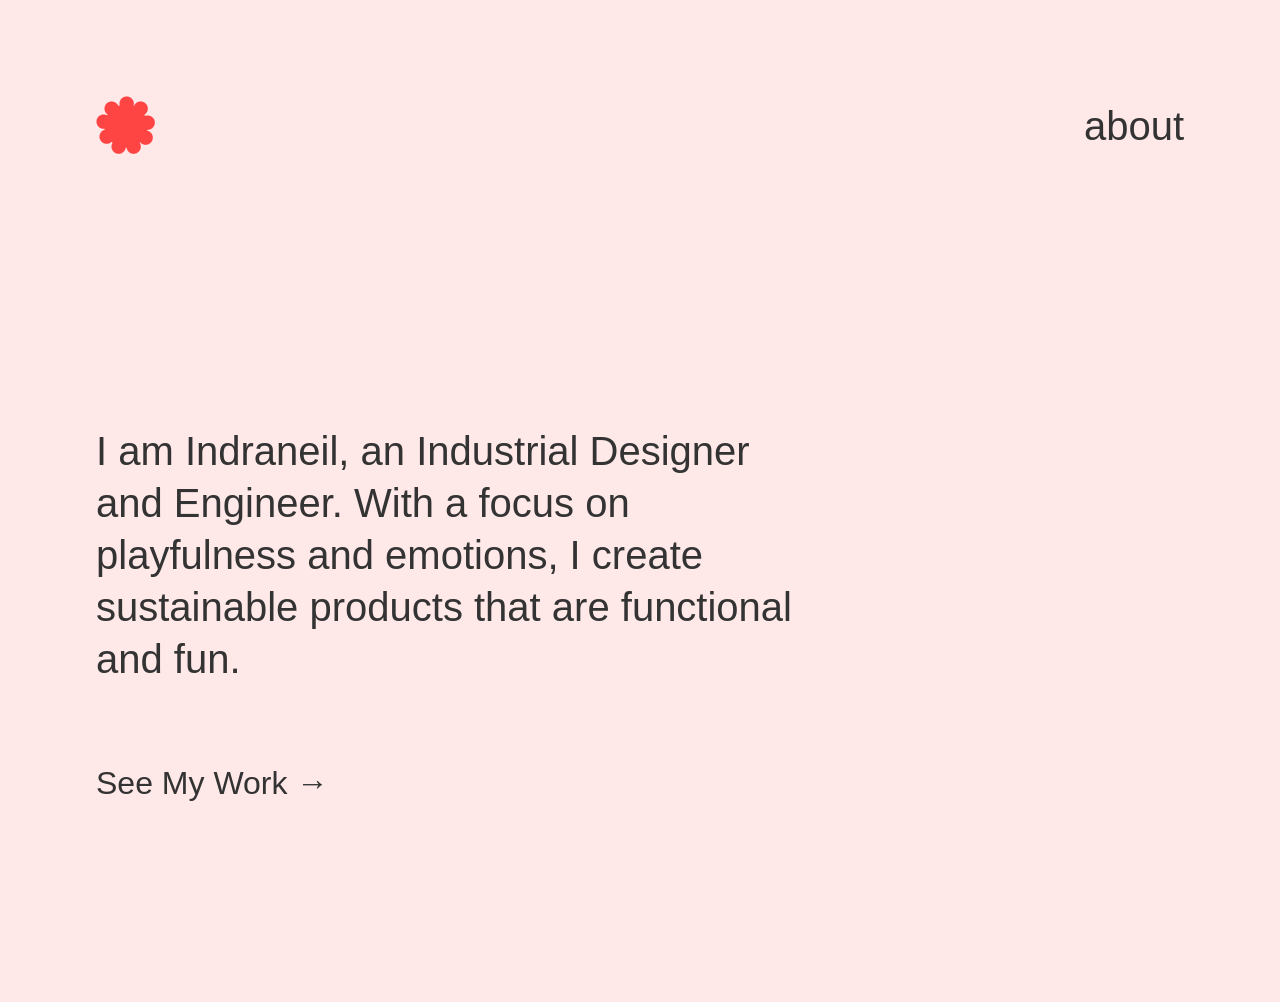
==== index.html @ 2a7b8aa5 "Add files via upload" ====
<!DOCTYPE html>
<html lang="en">

<head>
    <meta charset="UTF-8">
    <meta name="viewport" content="width=device-width, initial-scale=1.0">
    <title>Indraneil - Industrial Designer & Engineer</title>
    <link rel="stylesheet" href="styles.css">
    <script src="logo-continuity.js" defer></script>
</head>

<body class="home-page">
    <nav>
        <div class="logo">
            <a href="index.html">
                <div class="circle">
                    <span></span>
                </div>
            </a>
        </div>
        <div class="nav-links">
            <a href="about.html">about</a>
        </div>
    </nav>

    <main>
        <div class="hero">
            <div class="intro-text">
                <h1>I am Indraneil, an Industrial Designer and Engineer. With a focus on playfulness and emotions, I
                    create sustainable products that are functional and fun.</h1>
                <a href="https://heyzine.com/flip-book/8deaac7ed1.html" class="cta" target="_blank" rel="noopener noreferrer">See My Work →</a>
            </div>
            <div class="hero-image">
                <img src="images/elephant.png" alt="Blue elephant design">
            </div>
        </div>

        <!--
        <section id="projects" class="projects">
            <div class="project-grid">
                <a href="projects/enzo-elephant.html" class="project-item">
                    <img src="images/enzo-elephant.jpg" alt="Enzo The Elephant">
                    <h2>Enzo The Elephant</h2>
                </a>
                <a href="projects/grill-redesign.html" class="project-item">
                    <img src="images/grill-redesign.jpg" alt="Grill Redesign">
                    <h2>Grill Redesign</h2>
                </a>
                <a href="projects/lamp.html" class="project-item">
                    <img src="images/lamp.jpg" alt="Lamp Design">
                    <h2>Lamp Design</h2>
                </a>
                <a href="projects/drone.html" class="project-item">
                    <img src="images/drone.jpg" alt="Drone Project">
                    <h2>Drone Project</h2>
                </a>
            </div>
        </section>
        -->
    </main>

    <!--
    <footer>
        <div class="footer-content">
            <p class="copyright">© Indraneil Ghosh 2025</p>
            <div class="social-links">
                <a href="mailto:your.email@example.com" class="social-icon">
                    <img src="images/email.svg" alt="Email">
                </a>
                <a href="https://linkedin.com/in/your-profile" class="social-icon">
                    <img src="images/linkedin.svg" alt="LinkedIn">
                </a>
                <a href="https://instagram.com/your-profile" class="social-icon">
                    <img src="images/instagram.svg" alt="Instagram">
                </a>
            </div>
        </div>
    </footer>
    -->

</body>

</html>
---- styles.css ----
:root {
    --background-color: #FFE8E8;
    --about-background-color: #e5e7ee;
    --text-color: #333333;
    --accent-color: #FF4444;
}

* {
    margin: 0;
    padding: 0;
    box-sizing: border-box;
}

html,
body {
    overflow-x: hidden;
    width: 100%;
    position: relative;
}

body {
    font-family: -apple-system, BlinkMacSystemFont, 'Segoe UI', Roboto, Oxygen, Ubuntu, Cantarell, sans-serif;
    background-color: var(--background-color);
    color: var(--text-color);
    min-height: 100vh;
    padding: 0;
    display: flex;
    flex-direction: column;
    transition: background-color 1.5s ease;
}

main {
    flex-grow: 1;
}

nav {
    display: flex;
    justify-content: space-between;
    align-items: center;
    padding: 6rem 6rem;
    z-index: 2;
}

.logo .circle {
    width: 60px;
    aspect-ratio: 1;
    background-color: var(--accent-color);
    --g: /25.486% 25.486% radial-gradient(#000 calc(71% - 1px), #0000 71%) no-repeat;
    mask: 93.126% 75.302% var(--g),
        66.773% 97.103% var(--g),
        32.571% 96.864% var(--g),
        6.525% 74.697% var(--g),
        0.821% 40.974% var(--g),
        18.129% 11.474% var(--g),
        50.349% 0.001% var(--g),
        82.406% 11.923% var(--g),
        99.3% 41.662% var(--g),
        radial-gradient(100% 100%, #000 35.01%, #0000 calc(35.01% + 1px));
    animation: rotate 10s linear infinite;
}

@keyframes rotate {
    from {
        transform: rotate(0deg);
    }

    to {
        transform: rotate(360deg);
    }
}

.nav-links a {
    color: var(--text-color);
    text-decoration: none;
    font-size: 2.5rem;
    font-weight: 400;
}

.hero {
    display: flex;
    justify-content: space-between;
    align-items: flex-end;
    min-height: calc(100vh - 300px);
    margin-bottom: 1rem;
    position: relative;
    padding: 0 6rem;
}

/* Make the home page fit a single viewport like the about page */
.home-page {
    height: 100vh;
    overflow: hidden;
}

.home-page .hero {
    min-height: 1;
    flex-grow: 1;
    margin-bottom: 0;
}

.home-page .hero-image {
    bottom: 1;
}

.intro-text {
    max-width: 700px;
    position: relative;
    z-index: 2;
    margin-bottom: 50px;
    margin-top: 50px;
}

h1 {
    font-size: 2.5rem;
    font-weight: 350;
    line-height: 1.3;
    margin-bottom: 5rem;
}

.cta {
    color: var(--text-color);
    text-decoration: none;
    font-size: 2rem;
    font-weight: 200;
}

.hero-image {
    flex-shrink: 0;
    width: 100%;
    max-width: 1000px;
    position: absolute;
    right: -50px;
    bottom: -150px;
    z-index: 1;
    transition: transform 0.3s ease;
}

.hero-image:hover {
    transform: rotate(-5deg) translateY(-10px);
}

.hero-image img {
    width: 100%;
    height: auto;
    object-fit: contain;
}

@media (max-width: 1200px) {
    .hero-image {
        right: -20px;
        max-width: 800px;
    }
}

@media (max-width: 992px) {
    .hero-image {
        right: 0;
        max-width: 600px;
    }

    nav,
    .hero,
    .projects {
        padding-left: 4rem;
        padding-right: 4rem;
    }
}

@media (max-width: 768px) {
    .hero {
        flex-direction: column;
        align-items: center;
        text-align: center;
        gap: 2rem;
        padding: 0 2rem;
    }

    .hero-image {
        position: relative;
        width: 100%;
        width: 400px;
        right: auto;
        bottom: auto;
    }

    h1 {
        font-size: 2rem;
    }

    nav,
    .projects {
        padding-left: 2rem;
        padding-right: 2rem;
    }

    .project-grid {
        grid-template-columns: 1fr;
        gap: 2rem;
        padding: 0;
    }
}

.projects {
    margin: 0;
    padding: 8rem 6rem 8rem 6rem;
    background-color: white;
    position: relative;
    flex-grow: 1;
}

.projects::after {
    content: '';
    position: absolute;
    left: 0;
    right: 0;
    bottom: -2rem;
    /* Reduced to match footer height */
    background-color: white;
    height: 100%;
    /* Changed to 100% to match content */
    z-index: -1;
}

.project-grid {
    display: grid;
    grid-template-columns: repeat(2, 1fr);
    gap: 6rem;
    max-width: 1500px;
    margin: -40px auto;
}

.project-item {
    position: relative;
    transition: transform 0.3s ease;
    text-decoration: none;
    color: var(--text-color);
    display: block;
}

.project-item:hover {
    transform: translateY(-10px);
}

.project-item img {
    width: 100%;
    height: auto;
    object-fit: cover;
    aspect-ratio: 4/3;
}

.project-item h2 {
    margin-top: 1rem;
    font-size: 1.5rem;
    font-weight: 350;
}

@media (max-width: 768px) {
    .project-grid {
        grid-template-columns: 1fr;
        gap: 2rem;
    }

    body {
        padding: 2rem;
    }
}

footer {
    padding: 2rem 0 4rem 0;
    /* Adjusted padding */
    margin: 0;
    background-color: white;
    border-top: 1px solid #E0E0E0;
    position: relative;
    /* Ensure footer is positioned correctly */
}

.footer-content {
    padding: 0 2rem;
    display: flex;
    justify-content: space-between;
    align-items: center;
    max-width: 1400px;
    margin: 0 auto;
}

.copyright {
    font-size: 1.5rem;
    font-weight: 200;
}

.social-links {
    display: flex;
    gap: 3.5rem;
}

.social-icon img {
    width: 32px;
    height: 32px;
    opacity: 0.8;
    transition: opacity 0.3s ease;
}

.social-icon:hover img {
    opacity: 1;
}

@media (max-width: 768px) {
    .footer-content {
        flex-direction: column;
        gap: 2rem;
        text-align: center;
    }
}

/* About Page Styles */
.about-page {
    min-height: 100vh;
    width: 100%;
    background-color: var(--about-background-color);
}

.about-content {
    display: grid;
    grid-template-columns: 1.5fr 1fr 1fr;
    /* Adjusted column widths */
    gap: 12rem 4rem;
    /* First value for row gap, second for column gap */
    padding: 6rem 6rem;
}

.intro-section {
    grid-column: 1;
}

.intro-section h1 {
    font-size: 2.5rem;
    /* Increased font size */
    font-weight: 350;
    /* Lighter weight to match main page */
    margin-bottom: 2rem;
    position: relative;
}

.intro-section h1 span {
    position: relative;
    cursor: pointer;
}

.intro-section h1 span:hover::after {
    content: '';
    position: absolute;
    width: 300px;
    height: 300px;
    background-image: url('images/profile-placeholder.jpg');
    background-size: cover;
    top: -100px;
    left: 220%;
    transform: translateX(-50%);
    z-index: -1;
}

.intro-section p {
    font-size: 2rem;
    /* Increased font size */
    font-weight: 350;
    /* Lighter weight */
    line-height: 1.3;
    /* Adjusted line height */
    margin-bottom: 2rem;
}

.contact-section p {
    font-size: 2rem;
    /* Match other text sizes */
    font-weight: 350;
    /* Lighter weight */
    line-height: 1.3;
    /* Match other line heights */
    margin-bottom: 2rem;
}

.experience-section,
.education-section {
    padding-top: 1rem;
    /* Add some top padding to align with content */
}

.experience-section h2,
.education-section h2 {
    font-size: 2rem;
    font-weight: 350;
    margin-bottom: 3rem;
}

.experience-item,
.education-item {
    margin-bottom: 3rem;
    /* Increased spacing between items */
}

.experience-item h3,
.education-item h3 {
    font-size: 1.5rem;
    /* Increased font size */
    font-weight: 300;
    /* Match weight */
    margin-bottom: 0.5rem;
}

.experience-item p,
.education-item p {
    font-size: 1.25rem;
    /* Adjusted font size */
    color: var(--text-color);
    opacity: 0.8;
    line-height: 1.5;
    font-weight: 300;
    /* Lighter weight */
}

.social-links {
    display: flex;
    gap: 3.5rem;
    align-items: center;
}

.social-icon img {
    width: 35px;
    /* Increased icon size */
    height: 35px;
    opacity: 0.8;
    transition: opacity 0.3s ease;
    vertical-align: middle;
}

.social-icon:hover img {
    opacity: 1;
}

/* Add responsive styles for about page */
@media (max-width: 768px) {
    .about-content {
        grid-template-columns: 1fr;
        gap: 4rem;
    }

    .intro-section h1 {
        font-size: 2.5rem;
    }

    .intro-section p,
    .contact-section p {
        font-size: 1.5rem;
    }
}

html {
    scroll-behavior: smooth;
    /* Add smooth scrolling */
}
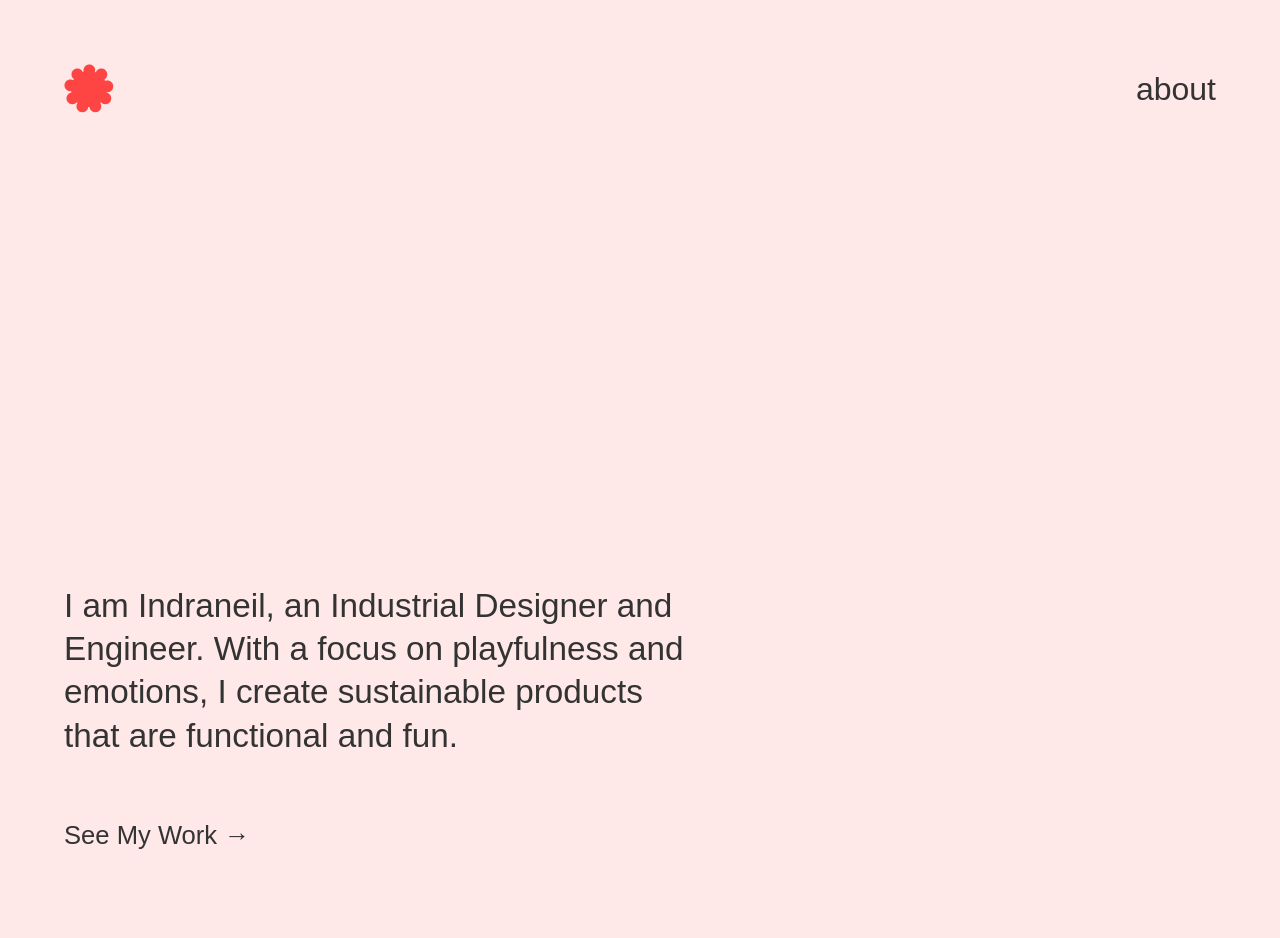
==== commit d5aa8eff: "Animate homepage elephant: waddle in on load, hop on tap Replaces the old hover tilt.  Co-Authored-B" ====
--- a/index.html
+++ b/index.html
@@ -5,8 +5,10 @@
     <meta charset="UTF-8">
     <meta name="viewport" content="width=device-width, initial-scale=1.0">
     <title>Indraneil - Industrial Designer & Engineer</title>
+    <link rel="icon" href="favicon.svg" type="image/svg+xml">
     <link rel="stylesheet" href="styles.css">
     <script src="logo-continuity.js" defer></script>
+    <script src="elephant.js" defer></script>
 </head>
 
 <body class="home-page">
@@ -28,10 +30,16 @@
             <div class="intro-text">
                 <h1>I am Indraneil, an Industrial Designer and Engineer. With a focus on playfulness and emotions, I
                     create sustainable products that are functional and fun.</h1>
-                <a href="https://heyzine.com/flip-book/8deaac7ed1.html" class="cta" target="_blank" rel="noopener noreferrer">See My Work →</a>
+                <a href="work.html" class="cta">See My Work →</a>
             </div>
             <div class="hero-image">
-                <img src="images/elephant.png" alt="Blue elephant design">
+                <div class="elephant-walk">
+                    <div class="elephant-settle">
+                        <div class="elephant-hop" role="button" tabindex="0" aria-label="Make the elephant hop">
+                            <img src="images/elephant.png" alt="Blue elephant design">
+                        </div>
+                    </div>
+                </div>
             </div>
         </div>
 
--- a/styles.css
+++ b/styles.css
@@ -37,12 +37,12 @@
     display: flex;
     justify-content: space-between;
     align-items: center;
-    padding: 6rem 6rem;
+    padding: clamp(2rem, 5vw, 12rem) clamp(1.5rem, 5vw, 12rem);
     z-index: 2;
 }
 
 .logo .circle {
-    width: 60px;
+    width: clamp(50px, 3.13vw, 120px);
     aspect-ratio: 1;
     background-color: var(--accent-color);
     --g: /25.486% 25.486% radial-gradient(#000 calc(71% - 1px), #0000 71%) no-repeat;
@@ -72,7 +72,7 @@
 .nav-links a {
     color: var(--text-color);
     text-decoration: none;
-    font-size: 2.5rem;
+    font-size: clamp(1.5rem, 2.5vw, 6rem);
     font-weight: 400;
 }
 
@@ -83,7 +83,7 @@
     min-height: calc(100vh - 300px);
     margin-bottom: 1rem;
     position: relative;
-    padding: 0 6rem;
+    padding: 0 clamp(1.5rem, 5vw, 12rem);
 }
 
 /* Make the home page fit a single viewport like the about page */
@@ -92,99 +92,121 @@
     overflow: hidden;
 }
 
+/* Flex column so the hero's flex-grow fills the space under the nav */
+.home-page main {
+    display: flex;
+    flex-direction: column;
+}
+
 .home-page .hero {
-    min-height: 1;
+    /* Must be 0 (not the default calc) so nav + hero always fit in 100vh —
+       otherwise the bottom-anchored CTA gets clipped on tall displays. */
+    min-height: 0;
     flex-grow: 1;
     margin-bottom: 0;
 }
 
-.home-page .hero-image {
-    bottom: 1;
-}
-
 .intro-text {
-    max-width: 700px;
+    max-width: 55%;
     position: relative;
     z-index: 2;
-    margin-bottom: 50px;
+    margin-bottom: clamp(50px, 5.5vh, 120px);
     margin-top: 50px;
 }
 
 h1 {
-    font-size: 2.5rem;
+    font-size: clamp(1.5rem, 2.6vw, 6.25rem);
     font-weight: 350;
     line-height: 1.3;
-    margin-bottom: 5rem;
+    margin-bottom: clamp(2rem, 5vw, 10rem);
 }
 
 .cta {
     color: var(--text-color);
     text-decoration: none;
-    font-size: 2rem;
+    font-size: clamp(1.25rem, 2vw, 4.8rem);
     font-weight: 200;
 }
 
 .hero-image {
     flex-shrink: 0;
-    width: 100%;
-    max-width: 1000px;
+    /* Height-capped so the elephant stays proportionate on very tall screens */
+    width: clamp(360px, min(52vw, 88vh), 2000px);
     position: absolute;
-    right: -50px;
-    bottom: -150px;
+    right: clamp(-50px, -2vw, 0px);
+    bottom: clamp(-60px, -3vw, 0px);
     z-index: 1;
-    transition: transform 0.3s ease;
-}
-
-.hero-image:hover {
-    transform: rotate(-5deg) translateY(-10px);
 }
 
 .hero-image img {
     width: 100%;
     height: auto;
     object-fit: contain;
-}
-
-@media (max-width: 1200px) {
-    .hero-image {
-        right: -20px;
-        max-width: 800px;
-    }
-}
-
-@media (max-width: 992px) {
-    .hero-image {
-        right: 0;
-        max-width: 600px;
-    }
-
-    nav,
-    .hero,
-    .projects {
-        padding-left: 4rem;
-        padding-right: 4rem;
-    }
-}
+    display: block;
+    -webkit-user-drag: none;
+}
+
+/* Elephant animation (elephant.js): walk > settle > hop > img, so the
+   motions stack. Pivot sits at the elephant's feet, not the image centre
+   (the PNG has transparent space below the feet). */
+.elephant-walk,
+.elephant-settle,
+.elephant-hop {
+    transform-origin: 50% 84%;
+}
+
+.elephant-hop {
+    cursor: pointer;
+    -webkit-tap-highlight-color: transparent;
+}
+
+.elephant-hop:focus-visible {
+    outline: 2px solid var(--accent-color);
+    outline-offset: 4px;
+    border-radius: 8px;
+}
+
+/* Dust puffs on landing after a hop */
+.elephant-puff {
+    position: absolute;
+    top: 84%;
+    width: 2.2%;
+    aspect-ratio: 1;
+    border-radius: 50%;
+    border: 2px solid rgba(51, 51, 51, 0.18);
+    pointer-events: none;
+}
+
 
 @media (max-width: 768px) {
+
+    /* Let the home page grow with content instead of locking to one viewport */
+    .home-page {
+        height: auto;
+        min-height: 100vh;
+        overflow-x: hidden;
+        overflow-y: auto;
+    }
+
     .hero {
         flex-direction: column;
         align-items: center;
         text-align: center;
         gap: 2rem;
-        padding: 0 2rem;
+        padding: 0 2rem 4rem;
+        min-height: 0;
+    }
+
+    .intro-text {
+        max-width: 100%;
+        margin-bottom: 1rem;
     }
 
     .hero-image {
         position: relative;
-        width: 100%;
-        width: 400px;
+        width: min(80%, 420px);
         right: auto;
         bottom: auto;
-    }
-
-    h1 {
-        font-size: 2rem;
     }
 
     nav,
@@ -324,9 +346,9 @@
     display: grid;
     grid-template-columns: 1.5fr 1fr 1fr;
     /* Adjusted column widths */
-    gap: 12rem 4rem;
+    gap: clamp(3rem, 8vw, 19rem) clamp(2rem, 4vw, 9.6rem);
     /* First value for row gap, second for column gap */
-    padding: 6rem 6rem;
+    padding: clamp(2rem, 5vw, 12rem) clamp(1.5rem, 5vw, 12rem);
 }
 
 .intro-section {
@@ -334,7 +356,7 @@
 }
 
 .intro-section h1 {
-    font-size: 2.5rem;
+    font-size: clamp(1.75rem, 2.6vw, 6.25rem);
     /* Increased font size */
     font-weight: 350;
     /* Lighter weight to match main page */
@@ -361,7 +383,7 @@
 }
 
 .intro-section p {
-    font-size: 2rem;
+    font-size: clamp(1.35rem, 2vw, 4.8rem);
     /* Increased font size */
     font-weight: 350;
     /* Lighter weight */
@@ -371,7 +393,7 @@
 }
 
 .contact-section p {
-    font-size: 2rem;
+    font-size: clamp(1.35rem, 2vw, 4.8rem);
     /* Match other text sizes */
     font-weight: 350;
     /* Lighter weight */
@@ -388,9 +410,9 @@
 
 .experience-section h2,
 .education-section h2 {
-    font-size: 2rem;
+    font-size: clamp(1.5rem, 2vw, 4.8rem);
     font-weight: 350;
-    margin-bottom: 3rem;
+    margin-bottom: clamp(1.5rem, 3vw, 7.2rem);
 }
 
 .experience-item,
@@ -401,7 +423,7 @@
 
 .experience-item h3,
 .education-item h3 {
-    font-size: 1.5rem;
+    font-size: clamp(1.25rem, 1.25vw, 2.5rem);
     /* Increased font size */
     font-weight: 300;
     /* Match weight */
@@ -410,7 +432,7 @@
 
 .experience-item p,
 .education-item p {
-    font-size: 1.25rem;
+    font-size: clamp(1.1rem, 1.05vw, 2.5rem);
     /* Adjusted font size */
     color: var(--text-color);
     opacity: 0.8;
@@ -426,9 +448,9 @@
 }
 
 .social-icon img {
-    width: 35px;
+    width: clamp(30px, 1.85vw, 60px);
     /* Increased icon size */
-    height: 35px;
+    height: clamp(30px, 1.85vw, 60px);
     opacity: 0.8;
     transition: opacity 0.3s ease;
     vertical-align: middle;
@@ -458,4 +480,248 @@
 html {
     scroll-behavior: smooth;
     /* Add smooth scrolling */
+}
+
+/* Work Page (PDF viewer) Styles */
+.work-page {
+    height: 100vh;
+    overflow: hidden;
+}
+
+/* Same nav position as every other page; only the space *below* the nav
+   is trimmed so the PDF stays large. */
+.work-page nav {
+    padding-bottom: clamp(1.5rem, 3vw, 6rem);
+}
+
+.viewer {
+    display: grid;
+    grid-template-columns: auto 1fr auto;
+    grid-template-rows: 1fr auto;
+    align-items: center;
+    column-gap: clamp(0.4rem, 0.6vw, 1rem);
+    row-gap: 0.25rem;
+    padding: 0 clamp(0.75rem, 1.5vw, 3rem) clamp(0.5rem, 0.8vw, 1.25rem);
+    min-height: 0;
+    background-color: var(--background-color);
+}
+
+/* Fullscreen: the page fills the screen, controls float on top */
+.viewer:fullscreen {
+    position: relative;
+    display: block;
+    padding: 0;
+}
+
+.viewer:fullscreen .viewer-stage {
+    width: 100%;
+    height: 100%;
+}
+
+.viewer:fullscreen .viewer-arrow {
+    position: absolute;
+    top: 50%;
+    transform: translateY(-50%);
+    z-index: 2;
+    padding: 1rem;
+}
+
+.viewer:fullscreen .viewer-arrow:hover:not(:disabled) {
+    transform: translateY(calc(-50% - 6px));
+}
+
+.viewer:fullscreen #prev-page {
+    left: clamp(0.5rem, 1.5vw, 2rem);
+}
+
+.viewer:fullscreen #next-page {
+    right: clamp(0.5rem, 1.5vw, 2rem);
+}
+
+.viewer:fullscreen .viewer-counter {
+    position: absolute;
+    bottom: clamp(0.75rem, 1.5vw, 2rem);
+    left: 50%;
+    transform: translateX(-50%);
+    z-index: 2;
+}
+
+.viewer:fullscreen .viewer-fullscreen {
+    position: absolute;
+    bottom: clamp(0.75rem, 1.5vw, 2rem);
+    right: clamp(0.75rem, 2vw, 2.5rem);
+    z-index: 2;
+}
+
+.viewer-stage {
+    grid-column: 2;
+    grid-row: 1;
+    display: flex;
+    justify-content: center;
+    align-items: center;
+    height: 100%;
+    min-height: 0;
+    min-width: 0;
+}
+
+.viewer-stage canvas {
+    background-color: white;
+    box-shadow: 0 12px 40px rgba(51, 51, 51, 0.15);
+    max-width: 100%;
+    max-height: 100%;
+}
+
+.viewer-arrow {
+    grid-row: 1;
+    background: none;
+    border: none;
+    cursor: pointer;
+    color: var(--text-color);
+    font-family: inherit;
+    font-size: clamp(1.5rem, 2.5vw, 6rem);
+    font-weight: 200;
+    padding: 1rem 0.25rem;
+    transition: transform 0.3s ease, opacity 0.3s ease;
+}
+
+.viewer-arrow:hover:not(:disabled) {
+    transform: translateY(-6px);
+}
+
+.viewer-arrow:disabled {
+    opacity: 0.25;
+    cursor: default;
+}
+
+.viewer-status {
+    font-size: clamp(1.25rem, 2vw, 4.8rem);
+    font-weight: 200;
+    text-align: center;
+}
+
+.viewer-counter {
+    grid-column: 2;
+    grid-row: 2;
+    text-align: center;
+    font-size: clamp(0.9rem, 1vw, 2rem);
+    font-weight: 200;
+}
+
+.viewer-fullscreen {
+    grid-column: 3;
+    grid-row: 2;
+    justify-self: end;
+    background: none;
+    border: none;
+    cursor: pointer;
+    color: var(--text-color);
+    font-family: inherit;
+    font-size: clamp(0.9rem, 1vw, 2rem);
+    font-weight: 200;
+    opacity: 0.7;
+    transition: opacity 0.3s ease;
+}
+
+.viewer-fullscreen:hover {
+    opacity: 1;
+    text-decoration: underline;
+}
+
+.password-form {
+    display: flex;
+    flex-direction: column;
+    align-items: center;
+    gap: 1.5rem;
+    text-align: center;
+}
+
+.password-form[hidden] {
+    display: none;
+}
+
+.password-form p {
+    font-size: clamp(1.25rem, 2vw, 4.8rem);
+    font-weight: 200;
+}
+
+.password-form input {
+    background: none;
+    border: none;
+    border-bottom: 1px solid var(--text-color);
+    font-family: inherit;
+    font-size: clamp(1.1rem, 1.25vw, 2.5rem);
+    font-weight: 200;
+    color: var(--text-color);
+    text-align: center;
+    padding: 0.5rem 1rem;
+    outline: none;
+    width: min(60vw, 320px);
+}
+
+.password-form input:focus {
+    border-bottom-color: var(--accent-color);
+}
+
+.password-form button {
+    background: none;
+    border: none;
+    cursor: pointer;
+    color: var(--text-color);
+    font-family: inherit;
+    font-size: clamp(1.1rem, 1.5vw, 3rem);
+    font-weight: 200;
+}
+
+.password-form button:hover {
+    color: var(--accent-color);
+}
+
+.password-error {
+    color: var(--accent-color);
+}
+
+.password-form .password-error {
+    font-size: clamp(0.9rem, 1vw, 2rem);
+}
+
+@media (max-width: 768px) {
+    .viewer {
+        grid-template-columns: 1fr 1fr;
+        grid-template-rows: 1fr auto;
+        padding: 0 1.5rem 2rem;
+        gap: 0.5rem;
+    }
+
+    .viewer-stage {
+        grid-column: 1 / -1;
+        grid-row: 1;
+    }
+
+    .viewer-arrow {
+        grid-row: 2;
+        font-size: 2rem;
+    }
+
+    .viewer-arrow#prev-page {
+        grid-column: 1;
+        justify-self: start;
+    }
+
+    .viewer-arrow#next-page {
+        grid-column: 2;
+        justify-self: end;
+    }
+
+    .viewer-counter {
+        grid-column: 1 / -1;
+        grid-row: 2;
+        align-self: center;
+    }
+
+    .viewer-fullscreen {
+        grid-column: 1 / -1;
+        grid-row: 3;
+        justify-self: center;
+        padding: 0.5rem;
+    }
 }
